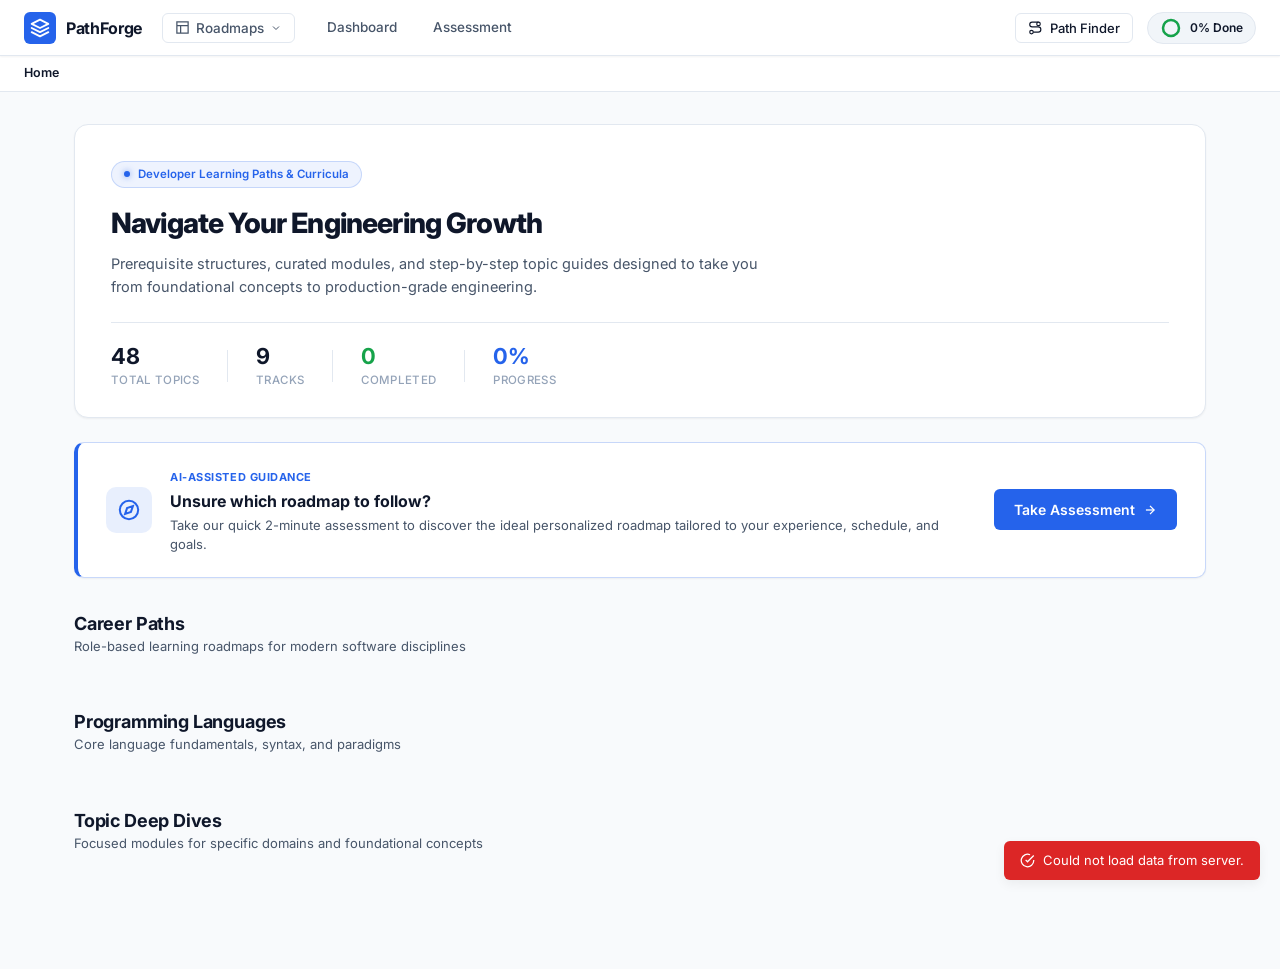
==== frontend/index.html @ 7ea73678 "feat: 32 roadmaps, pathfinding engine, endsem" ====
<!DOCTYPE html>
<html lang="en">
<head>
  <meta charset="UTF-8">
  <meta name="viewport" content="width=device-width, initial-scale=1.0">
  <title>PathForge - Developer Learning Roadmaps</title>
  <meta name="description" content="Community-curated developer learning roadmaps, step-by-step guides, and prerequisite paths.">
  <link rel="preconnect" href="https://fonts.googleapis.com">
  <link rel="preconnect" href="https://fonts.gstatic.com" crossorigin>
  <link href="https://fonts.googleapis.com/css2?family=Fira+Code:wght@400;500&family=Inter:wght@300;400;500;600;700&display=swap" rel="stylesheet">
  <link rel="stylesheet" href="style.css">
</head>
<body>
  <!-- Global Top Header -->
  <header class="app-header">
    <div class="header-left">
      <a href="#/" class="brand-link" id="brand-logo">
        <div class="brand-icon">
          <svg width="20" height="20" viewBox="0 0 24 24" fill="none" stroke="currentColor" stroke-width="2.2" stroke-linecap="round" stroke-linejoin="round">
            <polygon points="12 2 2 7 12 12 22 7 12 2"></polygon>
            <polyline points="2 17 12 22 22 17"></polyline>
            <polyline points="2 12 12 17 22 12"></polyline>
          </svg>
        </div>
        <div class="brand-text">
          <span class="brand-title">PathForge</span>
        </div>
      </a>

      <!-- Roadmaps Menu Dropdown -->
      <div class="nav-dropdown" id="roadmaps-dropdown">
        <button class="nav-btn dropdown-toggle" id="btn-roadmaps-menu" aria-haspopup="true">
          <svg width="15" height="15" viewBox="0 0 24 24" fill="none" stroke="currentColor" stroke-width="2"><path d="M3 3h18v18H3zM3 9h18M9 21V9"/></svg>
          <span>Roadmaps</span>
          <svg class="chevron-icon" width="12" height="12" viewBox="0 0 24 24" fill="none" stroke="currentColor" stroke-width="2"><polyline points="6 9 12 15 18 9"/></svg>
        </button>
        <div class="dropdown-menu" id="roadmaps-menu-list">
          <div class="dropdown-group-title">Careers</div>
          <a href="#/roadmap/ai-ml-engineer" class="dropdown-item">
            <span class="dot dot-aiml"></span> AI & ML Engineer
          </a>
          <a href="#/roadmap/backend-developer" class="dropdown-item">
            <span class="dot dot-backend"></span> Backend Developer
          </a>
          <a href="#/roadmap/fullstack-developer" class="dropdown-item">
            <span class="dot dot-fullstack"></span> Full-Stack Developer
          </a>
          
          <div class="dropdown-group-title">Languages</div>
          <a href="#/roadmap/c" class="dropdown-item">
            <span class="dot dot-c"></span> C Programming
          </a>
          <a href="#/roadmap/java" class="dropdown-item">
            <span class="dot dot-java"></span> Java
          </a>
          <a href="#/roadmap/python" class="dropdown-item">
            <span class="dot dot-python"></span> Python
          </a>

          <div class="dropdown-group-title">Sub-Roadmaps</div>
          <a href="#/roadmap/dsa" class="dropdown-item">
            <span class="dot dot-dsa"></span> Data Structures & Algorithms
          </a>
          <a href="#/roadmap/machine-learning" class="dropdown-item">
            <span class="dot dot-ml"></span> Machine Learning Pipeline
          </a>
          <a href="#/roadmap/backend-development" class="dropdown-item">
            <span class="dot dot-be"></span> Backend Architecture
          </a>
        </div>
      </div>

      <nav class="header-nav">
        <a href="#/" class="nav-link" id="nav-dashboard">Dashboard</a>
        <a href="#/assessment" class="nav-link" id="nav-assessment">Assessment</a>
      </nav>
    </div>

    <div class="header-right">
      <!-- Path Finder Button -->
      <button class="btn btn-outline btn-sm" id="btn-open-pathfinder" title="Find learning path between two topics">
        <svg width="14" height="14" viewBox="0 0 24 24" fill="none" stroke="currentColor" stroke-width="2"><circle cx="6" cy="19" r="3"/><path d="M9 19h8.5a4.5 4.5 0 0 0 0-9H7a4 4 0 0 1 0-8h11"/><circle cx="18" cy="5" r="3"/></svg>
        <span>Path Finder</span>
      </button>

      <!-- Global Progress Pill -->
      <div class="global-progress-pill" id="global-progress-pill" title="Overall progress">
        <div class="progress-ring-mini">
          <svg width="22" height="22">
            <circle class="ring-bg" cx="11" cy="11" r="8"/>
            <circle class="ring-fill" id="global-progress-circle" cx="11" cy="11" r="8"/>
          </svg>
        </div>
        <span class="progress-text" id="global-progress-text">0% Done</span>
      </div>
    </div>
  </header>

  <!-- Breadcrumbs Bar -->
  <div class="breadcrumb-bar" id="breadcrumb-bar">
    <div class="breadcrumb-container" id="breadcrumb-container">
      <a href="#/" class="crumb-link">Home</a>
    </div>
  </div>

  <!-- Main View -->
  <main class="app-main" id="app-view">
    <!-- Rendered dynamically by app.js -->
  </main>

  <!-- Topic Detail Modal Dialog -->
  <div class="modal-backdrop" id="topic-modal" aria-hidden="true">
    <div class="modal-dialog modal-lg">
      <div class="modal-header">
        <div class="modal-title-group">
          <div class="modal-meta-badges">
            <span class="badge" id="modal-roadmap-badge">Track</span>
            <span class="badge badge-difficulty" id="modal-difficulty-badge">Beginner</span>
            <span class="badge badge-time" id="modal-time-badge">45m</span>
          </div>
          <h2 class="modal-title" id="modal-topic-title">Topic Title</h2>
        </div>
        <button class="modal-close-btn" id="modal-close-btn" aria-label="Close modal">
          <svg width="18" height="18" viewBox="0 0 24 24" fill="none" stroke="currentColor" stroke-width="2"><line x1="18" y1="6" x2="6" y2="18"/><line x1="6" y1="6" x2="18" y2="18"/></svg>
        </button>
      </div>

      <!-- Clean Tabbed Bar -->
      <div class="modal-tabs-bar" id="topic-tabs-bar">
        <button class="modal-tab-btn active" data-tab="tab-overview">Overview & Guide</button>
        <button class="modal-tab-btn" data-tab="tab-code">Code & Syntax</button>
        <button class="modal-tab-btn" data-tab="tab-resources">Pitfalls & References</button>
      </div>

      <div class="modal-body" id="modal-topic-body">
        <!-- Status Selector -->
        <div class="modal-status-bar">
          <span class="status-label">Your Learning Status:</span>
          <div class="status-btn-group" id="modal-status-group">
            <button class="status-btn" data-status="Not Started">Not Started</button>
            <button class="status-btn" data-status="In Progress">In Progress</button>
            <button class="status-btn status-completed" data-status="Completed">Completed</button>
          </div>
        </div>

        <!-- Subroadmap Link Banner if applicable -->
        <div class="subroadmap-callout" id="modal-subroadmap-callout" style="display:none;">
          <div class="callout-info">
            <svg width="18" height="18" viewBox="0 0 24 24" fill="none" stroke="currentColor" stroke-width="2"><path d="M18 13v6a2 2 0 0 1-2 2H5a2 2 0 0 1-2-2V8a2 2 0 0 1 2-2h6"/><polyline points="15 3 21 3 21 9"/><line x1="10" y1="14" x2="21" y2="3"/></svg>
            <div>
              <strong>Specialized Sub-Roadmap Available</strong>
              <p id="modal-subroadmap-desc">Deep-dive into the dedicated standalone curriculum module for this topic.</p>
            </div>
          </div>
          <button class="btn btn-primary btn-sm" id="modal-btn-view-subroadmap">Open Sub-Roadmap ↗</button>
        </div>

        <!-- Tab 1: Overview & Guide -->
        <div class="tab-pane active" id="tab-overview">
          <!-- Prerequisites Section -->
          <div class="topic-section">
            <h3 class="section-heading">Prerequisites</h3>
            <div class="prereqs-tag-list" id="modal-prereqs-list">
              <span class="muted-text">None required (Foundational topic)</span>
            </div>
          </div>

          <!-- Objectives Checklist -->
          <div class="topic-section">
            <h3 class="section-heading">Learning Objectives</h3>
            <ul class="objectives-list" id="modal-objectives-list"></ul>
          </div>

          <!-- Explanation -->
          <div class="topic-section">
            <h3 class="section-heading">Concept Explanation</h3>
            <div class="markdown-explanation" id="modal-explanation-content"></div>
          </div>
        </div>

        <!-- Tab 2: Code & Syntax -->
        <div class="tab-pane" id="tab-code" style="display:none;">
          <div class="topic-section">
            <div class="code-header">
              <div class="code-title-group">
                <span class="code-lang-pill">Code Example</span>
              </div>
              <button class="btn btn-outline btn-xs" id="btn-copy-code">
                <svg width="12" height="12" viewBox="0 0 24 24" fill="none" stroke="currentColor" stroke-width="2"><rect x="9" y="9" width="13" height="13" rx="2" ry="2"/><path d="M5 15H4a2 2 0 0 1-2-2V4a2 2 0 0 1 2-2h9a2 2 0 0 1 2 2v1"/></svg>
                <span>Copy Code</span>
              </button>
            </div>
            <pre class="code-block"><code id="modal-code-snippet"></code></pre>
          </div>
        </div>

        <!-- Tab 3: Pitfalls & References -->
        <div class="tab-pane" id="tab-resources" style="display:none;">
          <!-- Common Pitfalls -->
          <div class="topic-section">
            <h3 class="section-heading">Common Pitfalls & Anti-Patterns</h3>
            <ul class="pitfalls-list" id="modal-pitfalls-list"></ul>
          </div>

          <!-- Resources -->
          <div class="topic-section">
            <h3 class="section-heading">Curated References & Guides</h3>
            <div class="resources-grid" id="modal-resources-list"></div>
          </div>
        </div>
      </div>

      <div class="modal-footer">
        <button class="btn btn-secondary" id="modal-footer-close">Close</button>
        <button class="btn btn-outline" id="modal-btn-find-path">Find Path Here</button>
      </div>
    </div>
  </div>

  <!-- Redesigned Path Finder Modal Dialog -->
  <div class="modal-backdrop" id="pathfinder-modal" aria-hidden="true">
    <div class="modal-dialog modal-pathfinder">
      <div class="modal-header">
        <div class="modal-title-group">
          <div class="modal-meta-badges">
            <span class="badge badge-accent">Graph Pathfinding</span>
          </div>
          <h2 class="modal-title">Learning Path Finder</h2>
          <p class="modal-subtitle">Compute the shortest prerequisite pathway between any two concepts.</p>
        </div>
        <button class="modal-close-btn" id="pathfinder-close-btn" aria-label="Close modal">
          <svg width="18" height="18" viewBox="0 0 24 24" fill="none" stroke="currentColor" stroke-width="2"><line x1="18" y1="6" x2="6" y2="18"/><line x1="6" y1="6" x2="18" y2="18"/></svg>
        </button>
      </div>

      <div class="modal-body">
        <!-- Journey Input Pods -->
        <div class="pathfinder-journey-container">
          <!-- Starting Topic Pod -->
          <div class="journey-pod">
            <div class="journey-pod-header">
              <span class="journey-indicator start-indicator"></span>
              <label for="path-start-select" class="journey-label">Starting Topic</label>
            </div>
            <div class="select-wrapper">
              <select id="path-start-select" class="form-control journey-select"></select>
            </div>
          </div>

          <!-- Interchange Swap Button -->
          <div class="journey-swap-divider">
            <div class="divider-line"></div>
            <button class="journey-swap-btn" id="btn-swap-path" title="Swap start and destination">
              <svg width="15" height="15" viewBox="0 0 24 24" fill="none" stroke="currentColor" stroke-width="2.2"><path d="M7 16V4M7 4L3 8M7 4L11 8M17 8V20M17 20L21 16M17 20L13 16"/></svg>
            </button>
            <div class="divider-line"></div>
          </div>

          <!-- Destination Topic Pod -->
          <div class="journey-pod">
            <div class="journey-pod-header">
              <span class="journey-indicator end-indicator"></span>
              <label for="path-end-select" class="journey-label">Destination Topic</label>
            </div>
            <div class="select-wrapper">
              <select id="path-end-select" class="form-control journey-select"></select>
            </div>
          </div>
        </div>

        <button class="btn btn-primary btn-block btn-calc-path" id="btn-execute-pathfind">
          <svg width="15" height="15" viewBox="0 0 24 24" fill="none" stroke="currentColor" stroke-width="2"><polygon points="12 2 2 7 12 12 22 7 12 2"></polygon><polyline points="2 17 12 22 22 17"></polyline><polyline points="2 12 12 17 22 12"></polyline></svg>
          <span>Calculate Learning Pathway</span>
        </button>

        <!-- Initial Guidance Placeholder -->
        <div class="pathfinder-initial-hint" id="pathfinder-initial-hint">
          <div class="hint-icon">🧭</div>
          <p class="hint-text">Select a starting topic and your learning destination above, then click <strong>Calculate Learning Pathway</strong> to view the prerequisite sequence.</p>
        </div>

        <!-- Path Results Flow -->
        <div class="pathfinder-results" id="pathfinder-results" style="display:none;">
          <div class="path-results-summary-bar">
            <div class="summary-left">
              <span class="path-stat-badge" id="path-hops-count">0 Steps</span>
              <span class="path-stat-info" id="path-status-info">Path Discovered</span>
            </div>
          </div>
          <div class="path-journey-stepper" id="path-steps-flow"></div>
        </div>
      </div>
    </div>
  </div>

  <!-- Toast Notification Hub -->
  <div class="toast-container" id="toast-container" aria-live="polite"></div>

  <script src="app.js"></script>
</body>
</html>
---- frontend/style.css ----
/* ==========================================================================
   PathForge Design System - Clean Minimal Light Theme
   ========================================================================== */

:root {
  --font-sans: "Inter", -apple-system, BlinkMacSystemFont, "Segoe UI", Roboto, Helvetica, Arial, sans-serif;
  --font-mono: "Fira Code", Consolas, "Courier New", monospace;

  /* Clean Minimal Theme */
  --bg-app: #f8fafc;
  --bg-canvas: #ffffff;
  --bg-surface: #ffffff;
  --bg-surface-raised: #f1f5f9;
  --bg-surface-hover: #e2e8f0;
  --bg-input: #ffffff;
  --bg-overlay: rgba(15, 23, 42, 0.45);

  --border-subtle: #e2e8f0;
  --border-medium: #cbd5e1;
  --border-focus: #2563eb;

  --text-primary: #0f172a;
  --text-secondary: #475569;
  --text-muted: #94a3b8;
  --text-inverse: #ffffff;

  /* Brand Accents */
  --accent-blue: #2563eb;
  --accent-cyan: #0d9488;
  --accent-purple: #7c3aed;
  --accent-amber: #d97706;
  --accent-emerald: #16a34a;
  --accent-rose: #dc2626;

  /* Status Colors */
  --status-not-started: #94a3b8;
  --status-familiar: #0d9488;
  --status-in-progress: #d97706;
  --status-completed: #16a34a;

  --shadow-sm: 0 1px 2px rgba(0, 0, 0, 0.05);
  --shadow-md: 0 4px 12px rgba(0, 0, 0, 0.06);
  --shadow-lg: 0 10px 24px rgba(0, 0, 0, 0.09);

  --radius-sm: 6px;
  --radius-md: 10px;
  --radius-lg: 14px;
  --radius-full: 9999px;

  --header-height: 56px;
  --breadcrumb-height: 40px;
  --transition-fast: 0.15s ease;
}

/* Reset & Base */
*, *::before, *::after {
  box-sizing: border-box;
  margin: 0;
  padding: 0;
}

body {
  font-family: var(--font-sans);
  font-size: 14px;
  line-height: 1.5;
  color: var(--text-primary);
  background-color: var(--bg-app);
  -webkit-font-smoothing: antialiased;
  -moz-osx-font-smoothing: grayscale;
}

a {
  color: inherit;
  text-decoration: none;
}

button {
  font-family: inherit;
  cursor: pointer;
  border: none;
  background: none;
  outline: none;
}

/* ==========================================================================
   Header Navigation
   ========================================================================== */
.app-header {
  position: sticky;
  top: 0;
  z-index: 100;
  height: var(--header-height);
  background: #ffffff;
  border-bottom: 1px solid var(--border-subtle);
  display: flex;
  align-items: center;
  justify-content: space-between;
  padding: 0 24px;
  box-shadow: var(--shadow-sm);
}

.header-left {
  display: flex;
  align-items: center;
  gap: 20px;
}

.brand-link {
  display: flex;
  align-items: center;
  gap: 10px;
}

.brand-icon {
  width: 32px;
  height: 32px;
  border-radius: var(--radius-sm);
  background: var(--accent-blue);
  color: #ffffff;
  display: flex;
  align-items: center;
  justify-content: center;
}

.brand-title {
  font-weight: 700;
  font-size: 16px;
  letter-spacing: -0.02em;
  color: var(--text-primary);
}

.header-nav {
  display: flex;
  align-items: center;
  gap: 12px;
}

.nav-link {
  font-size: 13.5px;
  font-weight: 500;
  color: var(--text-secondary);
  padding: 6px 12px;
  border-radius: var(--radius-sm);
  transition: all var(--transition-fast);
}

.nav-link:hover {
  color: var(--text-primary);
  background: var(--bg-surface-raised);
}

/* Dropdown */
.nav-dropdown {
  position: relative;
}

.dropdown-toggle {
  display: inline-flex;
  align-items: center;
  gap: 6px;
  font-size: 13.5px;
  font-weight: 500;
  color: var(--text-secondary);
  padding: 6px 12px;
  border-radius: var(--radius-sm);
  border: 1px solid var(--border-subtle);
  background: #ffffff;
  transition: all var(--transition-fast);
}

.dropdown-toggle:hover {
  background: var(--bg-surface-raised);
  color: var(--text-primary);
}

.dropdown-menu {
  display: none;
  position: absolute;
  top: calc(100% + 6px);
  left: 0;
  width: 260px;
  background: #ffffff;
  border: 1px solid var(--border-subtle);
  border-radius: var(--radius-md);
  box-shadow: var(--shadow-md);
  padding: 8px;
  z-index: 200;
}

.nav-dropdown.open .dropdown-menu {
  display: block;
}

.dropdown-group-title {
  font-size: 11px;
  font-weight: 600;
  color: var(--text-muted);
  text-transform: uppercase;
  letter-spacing: 0.04em;
  padding: 6px 10px 4px;
}

.dropdown-item {
  display: flex;
  align-items: center;
  gap: 10px;
  padding: 7px 10px;
  font-size: 13px;
  font-weight: 500;
  color: var(--text-primary);
  border-radius: var(--radius-sm);
  transition: background var(--transition-fast);
}

.dropdown-item:hover {
  background: var(--bg-surface-raised);
}

.dot {
  width: 8px;
  height: 8px;
  border-radius: 50%;
}
.dot-aiml { background: var(--accent-purple); }
.dot-backend { background: var(--accent-blue); }
.dot-fullstack { background: var(--accent-emerald); }
.dot-c { background: var(--accent-cyan); }
.dot-java { background: var(--accent-amber); }
.dot-python { background: var(--accent-rose); }
.dot-dsa { background: var(--accent-purple); }
.dot-ml { background: var(--accent-emerald); }
.dot-be { background: var(--accent-blue); }

.header-right {
  display: flex;
  align-items: center;
  gap: 14px;
}

.global-progress-pill {
  display: flex;
  align-items: center;
  gap: 8px;
  background: var(--bg-surface-raised);
  border: 1px solid var(--border-subtle);
  padding: 4px 12px;
  border-radius: var(--radius-full);
}

.progress-ring-mini svg {
  display: block;
  transform: rotate(-90deg);
}
.ring-bg {
  fill: none;
  stroke: var(--border-subtle);
  stroke-width: 2.5;
}
.ring-fill {
  fill: none;
  stroke: var(--accent-emerald);
  stroke-width: 2.5;
  stroke-linecap: round;
  transition: stroke-dashoffset 0.3s ease;
}

.progress-text {
  font-size: 12px;
  font-weight: 600;
  color: var(--text-primary);
}

/* Breadcrumbs Bar */
.breadcrumb-bar {
  background: #ffffff;
  border-bottom: 1px solid var(--border-subtle);
  padding: 8px 24px;
  display: flex;
  align-items: center;
}

.breadcrumb-container {
  display: flex;
  align-items: center;
  gap: 8px;
  font-size: 12.5px;
}

.crumb-link {
  color: var(--text-secondary);
}
.crumb-link:hover {
  color: var(--accent-blue);
}
.crumb-sep {
  color: var(--text-muted);
}
.crumb-current {
  color: var(--text-primary);
  font-weight: 600;
}

/* ==========================================================================
   Main Layout & Components
   ========================================================================== */
.app-main {
  max-width: 1180px;
  margin: 0 auto;
  padding: 32px 24px 64px;
}

/* Buttons & Badges */
.btn {
  display: inline-flex;
  align-items: center;
  justify-content: center;
  gap: 8px;
  font-weight: 500;
  border-radius: var(--radius-sm);
  transition: all var(--transition-fast);
  white-space: nowrap;
}

.btn-sm {
  padding: 6px 12px;
  font-size: 13px;
}

.btn-primary {
  background: var(--accent-blue);
  color: #ffffff;
}
.btn-primary:hover {
  background: #1d4ed8;
}

.btn-secondary {
  background: var(--bg-surface-raised);
  color: var(--text-primary);
  border: 1px solid var(--border-subtle);
}
.btn-secondary:hover {
  background: var(--bg-surface-hover);
}

.btn-outline {
  background: #ffffff;
  color: var(--text-primary);
  border: 1px solid var(--border-subtle);
}
.btn-outline:hover {
  background: var(--bg-surface-raised);
  border-color: var(--border-medium);
}

.btn-ghost {
  color: var(--text-secondary);
}
.btn-ghost:hover {
  background: var(--bg-surface-raised);
  color: var(--text-primary);
}

.btn-block {
  width: 100%;
}

.badge {
  display: inline-flex;
  align-items: center;
  font-size: 11px;
  font-weight: 600;
  padding: 2px 8px;
  border-radius: var(--radius-sm);
  background: var(--bg-surface-raised);
  color: var(--text-secondary);
  border: 1px solid var(--border-subtle);
}

.badge-difficulty.beginner {
  color: var(--accent-emerald);
  background: rgba(22, 163, 74, 0.08);
  border-color: rgba(22, 163, 74, 0.2);
}
.badge-difficulty.intermediate {
  color: var(--accent-blue);
  background: rgba(37, 99, 235, 0.08);
  border-color: rgba(37, 99, 235, 0.2);
}
.badge-difficulty.advanced {
  color: var(--accent-purple);
  background: rgba(124, 58, 237, 0.08);
  border-color: rgba(124, 58, 237, 0.2);
}

.status-pill {
  display: inline-block;
  font-size: 10.5px;
  font-weight: 600;
  padding: 2px 6px;
  border-radius: var(--radius-sm);
}

.status-pill[data-status="Completed"] {
  background: rgba(22, 163, 74, 0.12);
  color: var(--status-completed);
}
.status-pill[data-status="In Progress"] {
  background: rgba(217, 119, 6, 0.12);
  color: var(--status-in-progress);
}
.status-pill[data-status="Familiar"] {
  background: rgba(13, 148, 136, 0.12);
  color: var(--status-familiar);
}
.status-pill[data-status="Not Started"] {
  background: var(--bg-surface-raised);
  color: var(--text-muted);
}

/* ==========================================================================
   Hero Banner & Dashboard
   ========================================================================== */
.hero-banner {
  background: #ffffff;
  border: 1px solid var(--border-subtle);
  border-radius: var(--radius-lg);
  padding: 36px 36px 28px 36px;
  margin-bottom: 24px;
  box-shadow: var(--shadow-sm);
  position: relative;
  overflow: hidden;
}

.hero-header-content {
  margin-bottom: 24px;
}

.hero-badge-pill {
  display: inline-flex;
  align-items: center;
  gap: 8px;
  padding: 4px 12px;
  background: rgba(37, 99, 235, 0.08);
  border: 1px solid rgba(37, 99, 235, 0.2);
  border-radius: var(--radius-full);
  font-size: 11.5px;
  font-weight: 600;
  color: var(--accent-blue);
  margin-bottom: 14px;
}

.hero-badge-pill .badge-dot {
  width: 6px;
  height: 6px;
  border-radius: 50%;
  background: var(--accent-blue);
  box-shadow: 0 0 6px rgba(37, 99, 235, 0.6);
}

.hero-title {
  font-size: 28px;
  font-weight: 800;
  letter-spacing: -0.03em;
  color: var(--text-primary);
  margin-bottom: 8px;
}

.hero-desc {
  font-size: 14.5px;
  color: var(--text-secondary);
  max-width: 680px;
  line-height: 1.6;
}

.hero-stats-row {
  display: flex;
  align-items: center;
  gap: 28px;
  padding-top: 20px;
  border-top: 1px solid var(--border-subtle);
}

.hero-stat-item {
  display: flex;
  flex-direction: column;
}

.hero-stat-sep {
  width: 1px;
  height: 32px;
  background: var(--border-subtle);
}

.stat-num {
  font-size: 22px;
  font-weight: 700;
  color: var(--text-primary);
  line-height: 1.2;
}

.stat-num.stat-completed {
  color: var(--accent-emerald);
}

.stat-num.stat-percent {
  color: var(--accent-blue);
}

.stat-label {
  font-size: 11.5px;
  font-weight: 500;
  color: var(--text-muted);
  text-transform: uppercase;
  letter-spacing: 0.03em;
  margin-top: 2px;
}

/* Prominent Non-Compulsory Assessment Prompt Card */
.assessment-prompt-card {
  display: flex;
  align-items: center;
  justify-content: space-between;
  background: #ffffff;
  border: 1px solid rgba(37, 99, 235, 0.25);
  border-left: 4px solid var(--accent-blue);
  border-radius: var(--radius-md);
  padding: 22px 28px;
  gap: 24px;
  box-shadow: var(--shadow-sm);
  transition: all var(--transition-fast);
}

.assessment-prompt-card:hover {
  box-shadow: var(--shadow-md);
  border-color: rgba(37, 99, 235, 0.4);
}

.assessment-prompt-content {
  display: flex;
  align-items: center;
  gap: 18px;
  flex: 1;
}

.assessment-prompt-icon {
  width: 46px;
  height: 46px;
  border-radius: var(--radius-md);
  background: rgba(37, 99, 235, 0.1);
  color: var(--accent-blue);
  display: flex;
  align-items: center;
  justify-content: center;
  flex-shrink: 0;
}

.prompt-mini-tag {
  display: inline-block;
  font-size: 11px;
  font-weight: 700;
  text-transform: uppercase;
  letter-spacing: 0.05em;
  color: var(--accent-blue);
  margin-bottom: 3px;
}

.assessment-prompt-title {
  font-size: 16px;
  font-weight: 700;
  color: var(--text-primary);
  margin-bottom: 3px;
}

.assessment-prompt-desc {
  font-size: 13px;
  color: var(--text-secondary);
  line-height: 1.5;
}

.btn-take-assess {
  display: inline-flex;
  align-items: center;
  gap: 8px;
  padding: 10px 20px;
  font-weight: 600;
  white-space: nowrap;
  flex-shrink: 0;
}

.mb-8 {
  margin-bottom: 32px;
}

/* Dashboard Sections */
.dashboard-section {
  margin-bottom: 36px;
}

.section-header {
  display: flex;
  align-items: center;
  justify-content: space-between;
  margin-bottom: 16px;
}

.section-title {
  font-size: 18px;
  font-weight: 700;
  letter-spacing: -0.01em;
  color: var(--text-primary);
}

.section-desc {
  font-size: 13px;
  color: var(--text-secondary);
}

/* Grids */
.grid-careers {
  display: grid;
  grid-template-columns: repeat(auto-fit, minmax(320px, 1fr));
  gap: 16px;
}

.grid-languages {
  display: grid;
  grid-template-columns: repeat(auto-fit, minmax(300px, 1fr));
  gap: 16px;
}

.grid-subroadmaps {
  display: grid;
  grid-template-columns: repeat(auto-fit, minmax(280px, 1fr));
  gap: 16px;
}

.recommendations-grid {
  display: grid;
  grid-template-columns: repeat(auto-fit, minmax(240px, 1fr));
  gap: 14px;
}

/* Cards */
.career-card, .lang-card, .subroadmap-card, .rec-topic-card {
  background: #ffffff;
  border: 1px solid var(--border-subtle);
  border-radius: var(--radius-md);
  padding: 20px;
  cursor: pointer;
  transition: all var(--transition-fast);
  box-shadow: var(--shadow-sm);
}

.career-card:hover, .lang-card:hover, .subroadmap-card:hover, .rec-topic-card:hover {
  border-color: var(--border-medium);
  box-shadow: var(--shadow-md);
  transform: translateY(-2px);
}

.card-top {
  display: flex;
  align-items: center;
  justify-content: space-between;
  margin-bottom: 12px;
}

.card-icon {
  width: 36px;
  height: 36px;
  border-radius: var(--radius-sm);
  display: flex;
  align-items: center;
  justify-content: center;
}
.card-icon-aiml { background: rgba(124, 58, 237, 0.1); color: var(--accent-purple); }
.card-icon-backend { background: rgba(37, 99, 235, 0.1); color: var(--accent-blue); }
.card-icon-fullstack { background: rgba(22, 163, 74, 0.1); color: var(--accent-emerald); }

.card-title {
  font-size: 16px;
  font-weight: 700;
  margin-bottom: 6px;
  color: var(--text-primary);
}

.card-desc {
  font-size: 13px;
  color: var(--text-secondary);
  line-height: 1.5;
  margin-bottom: 16px;
}

.card-stages-preview {
  display: flex;
  flex-wrap: wrap;
  gap: 6px;
  margin-bottom: 14px;
}

.stage-pill {
  font-size: 11px;
  background: var(--bg-surface-raised);
  padding: 3px 8px;
  border-radius: var(--radius-sm);
  color: var(--text-secondary);
}

.card-progress-bar {
  height: 6px;
  background: var(--bg-surface-raised);
  border-radius: var(--radius-full);
  overflow: hidden;
  margin-bottom: 8px;
}

.card-progress-fill {
  height: 100%;
  background: var(--accent-emerald);
  border-radius: var(--radius-full);
  transition: width 0.3s ease;
}

.card-meta-row {
  display: flex;
  justify-content: space-between;
  font-size: 12px;
  color: var(--text-secondary);
}

/* ==========================================================================
   Assessment View Styling
   ========================================================================== */
.assessment-container {
  max-width: 680px;
  margin: 0 auto;
}

.assessment-wizard-header {
  margin-bottom: 24px;
}

.assessment-progress-row {
  display: flex;
  justify-content: space-between;
  font-size: 12px;
  font-weight: 600;
  margin-bottom: 8px;
}

.assessment-category {
  color: var(--accent-blue);
  text-transform: uppercase;
  letter-spacing: 0.04em;
}

.assessment-step-count {
  color: var(--text-muted);
}

.assessment-progress-bar {
  height: 6px;
  background: var(--border-subtle);
  border-radius: var(--radius-full);
  overflow: hidden;
}

.assessment-progress-fill {
  height: 100%;
  background: var(--accent-blue);
  border-radius: var(--radius-full);
  transition: width 0.3s ease;
}

.assessment-card {
  background: #ffffff;
  border: 1px solid var(--border-subtle);
  border-radius: var(--radius-lg);
  padding: 32px;
  box-shadow: var(--shadow-md);
}

.assessment-options-grid {
  display: flex;
  flex-direction: column;
  gap: 10px;
  margin-bottom: 24px;
}

.assessment-option-btn {
  display: flex;
  align-items: center;
  justify-content: space-between;
  background: #ffffff;
  border: 1px solid var(--border-subtle);
  border-radius: var(--radius-md);
  padding: 14px 16px;
  cursor: pointer;
  transition: all var(--transition-fast);
}

.assessment-option-btn:hover {
  background: var(--bg-surface-raised);
  border-color: var(--border-medium);
}

.assessment-option-btn.selected {
  border-color: var(--accent-blue);
  background: rgba(37, 99, 235, 0.05);
}

.option-check-circle, .option-check-box {
  width: 20px;
  height: 20px;
  border-radius: 50%;
  border: 1px solid var(--border-medium);
  display: flex;
  align-items: center;
  justify-content: center;
  font-size: 11px;
  font-weight: 700;
  color: #ffffff;
}

.assessment-option-btn.selected .option-check-circle {
  background: var(--accent-blue);
  border-color: var(--accent-blue);
}

.option-check-box {
  border-radius: var(--radius-sm);
}

.assessment-option-btn.selected .option-check-box {
  background: var(--accent-blue);
  border-color: var(--accent-blue);
}

.assessment-nav-row {
  display: flex;
  justify-content: space-between;
  padding-top: 16px;
  border-top: 1px solid var(--border-subtle);
}

.assessment-no-match-card, .assessment-match-card {
  background: #ffffff;
  border: 1px solid var(--border-subtle);
  border-radius: var(--radius-lg);
  padding: 36px 32px;
  text-align: center;
  box-shadow: var(--shadow-md);
}

/* ==========================================================================
   Roadmap Detail View & Sections Timeline
   ========================================================================== */
.roadmap-view-header {
  background: #ffffff;
  border: 1px solid var(--border-subtle);
  border-radius: var(--radius-lg);
  padding: 28px;
  margin-bottom: 28px;
  box-shadow: var(--shadow-sm);
}

.roadmap-header-top {
  display: flex;
  justify-content: space-between;
  align-items: flex-start;
  margin-bottom: 12px;
}

.roadmap-title-row {
  display: flex;
  align-items: center;
  gap: 12px;
}

.roadmap-icon-box {
  width: 40px;
  height: 40px;
  border-radius: var(--radius-sm);
  background: var(--bg-surface-raised);
  display: flex;
  align-items: center;
  justify-content: center;
  color: var(--accent-blue);
}

.roadmap-view-title {
  font-size: 22px;
  font-weight: 800;
  color: var(--text-primary);
}

.roadmap-view-desc {
  font-size: 14px;
  color: var(--text-secondary);
  line-height: 1.6;
  margin-bottom: 16px;
}

.roadmap-meta-tags {
  display: flex;
  gap: 8px;
  flex-wrap: wrap;
}

.sections-timeline {
  display: flex;
  flex-direction: column;
  gap: 24px;
}

.section-block {
  background: #ffffff;
  border: 1px solid var(--border-subtle);
  border-radius: var(--radius-md);
  padding: 24px;
  box-shadow: var(--shadow-sm);
}

.section-block-title {
  font-size: 16px;
  font-weight: 700;
  margin-bottom: 16px;
  display: flex;
  align-items: center;
  gap: 10px;
  color: var(--text-primary);
}

.topic-cards-container {
  display: grid;
  grid-template-columns: repeat(auto-fill, minmax(260px, 1fr));
  gap: 12px;
}

.topic-node-card {
  background: var(--bg-surface-raised);
  border: 1px solid var(--border-subtle);
  border-radius: var(--radius-sm);
  padding: 14px;
  cursor: pointer;
  transition: all var(--transition-fast);
}

.topic-node-card:hover {
  background: #ffffff;
  border-color: var(--accent-blue);
  box-shadow: var(--shadow-sm);
  transform: translateY(-2px);
}

.topic-node-top {
  display: flex;
  justify-content: space-between;
  align-items: center;
  margin-bottom: 8px;
}

.topic-node-title {
  font-size: 14px;
  font-weight: 600;
  color: var(--text-primary);
  margin-bottom: 4px;
}

.topic-node-summary {
  font-size: 12px;
  color: var(--text-secondary);
  line-height: 1.4;
  margin-bottom: 10px;
  display: -webkit-box;
  -webkit-line-clamp: 2;
  -webkit-box-orient: vertical;
  overflow: hidden;
}

.topic-node-footer {
  display: flex;
  justify-content: space-between;
  align-items: center;
  font-size: 11px;
  font-weight: 500;
}

/* ==========================================================================
   Modals (Topic Detail & Path Finder)
   ========================================================================== */
.modal-backdrop {
  display: none;
  position: fixed;
  inset: 0;
  background: var(--bg-overlay);
  z-index: 500;
  align-items: center;
  justify-content: center;
  padding: 20px;
  backdrop-filter: blur(4px);
}

.modal-backdrop.active {
  display: flex;
}

.modal-dialog {
  background: #ffffff;
  border: 1px solid var(--border-subtle);
  border-radius: var(--radius-lg);
  width: 100%;
  max-width: 600px;
  max-height: 85vh;
  display: flex;
  flex-direction: column;
  box-shadow: var(--shadow-lg);
  animation: modalFadeIn 0.2s ease-out;
}

.modal-dialog.modal-lg {
  max-width: 760px;
}

@keyframes modalFadeIn {
  from { opacity: 0; transform: scale(0.97); }
  to { opacity: 1; transform: scale(1); }
}

.modal-header {
  padding: 20px 24px;
  border-bottom: 1px solid var(--border-subtle);
  display: flex;
  align-items: flex-start;
  justify-content: space-between;
}

.modal-title {
  font-size: 18px;
  font-weight: 700;
  color: var(--text-primary);
}

.modal-subtitle {
  font-size: 13px;
  color: var(--text-secondary);
  margin-top: 2px;
}

.modal-meta-badges {
  display: flex;
  gap: 6px;
  margin-bottom: 6px;
}

.modal-close-btn {
  color: var(--text-muted);
  padding: 4px;
  border-radius: var(--radius-sm);
  transition: all var(--transition-fast);
}

.modal-close-btn:hover {
  color: var(--text-primary);
  background: var(--bg-surface-raised);
}

/* Modal Tabs Navigation */
.modal-tabs-bar {
  display: flex;
  padding: 0 24px;
  background: #ffffff;
  border-bottom: 1px solid var(--border-subtle);
  gap: 8px;
}

.modal-tab-btn {
  padding: 12px 14px;
  font-size: 13px;
  font-weight: 600;
  color: var(--text-secondary);
  border-bottom: 2px solid transparent;
  transition: all var(--transition-fast);
  cursor: pointer;
  background: transparent;
  outline: none;
}

.modal-tab-btn:hover {
  color: var(--text-primary);
}

.modal-tab-btn.active {
  color: var(--accent-blue);
  border-bottom-color: var(--accent-blue);
}

.tab-pane {
  display: none;
}

.tab-pane.active {
  display: block;
}

.modal-body {
  padding: 24px;
  overflow-y: auto;
}

.modal-footer {
  padding: 16px 24px;
  border-top: 1px solid var(--border-subtle);
  display: flex;
  justify-content: flex-end;
  gap: 10px;
}

/* Modal Status Selector */
.modal-status-bar {
  display: flex;
  align-items: center;
  justify-content: space-between;
  background: var(--bg-surface-raised);
  padding: 10px 14px;
  border-radius: var(--radius-sm);
  margin-bottom: 20px;
}

.status-label {
  font-size: 13px;
  font-weight: 600;
  color: var(--text-primary);
}

.status-btn-group {
  display: flex;
  gap: 6px;
}

.status-btn {
  font-size: 12px;
  font-weight: 500;
  padding: 5px 12px;
  border-radius: var(--radius-sm);
  background: #ffffff;
  border: 1px solid var(--border-subtle);
  color: var(--text-secondary);
  transition: all var(--transition-fast);
}

.status-btn:hover {
  background: var(--bg-surface-hover);
  color: var(--text-primary);
}

.status-btn.active {
  background: var(--accent-blue);
  color: #ffffff;
  border-color: var(--accent-blue);
}

.status-btn.status-completed.active {
  background: var(--accent-emerald);
  border-color: var(--accent-emerald);
}

/* Topic Sections inside Modal */
.topic-section {
  margin-bottom: 20px;
}

.section-heading {
  font-size: 13.5px;
  font-weight: 700;
  color: var(--text-primary);
  margin-bottom: 8px;
}

.markdown-explanation {
  font-size: 13.5px;
  line-height: 1.6;
  color: var(--text-secondary);
}

.objectives-list, .pitfalls-list {
  padding-left: 18px;
  font-size: 13px;
  color: var(--text-secondary);
  line-height: 1.6;
}

.code-header {
  display: flex;
  justify-content: space-between;
  align-items: center;
  margin-bottom: 6px;
}

.code-block {
  background: #0f172a;
  color: #f8fafc;
  padding: 14px;
  border-radius: var(--radius-sm);
  font-family: var(--font-mono);
  font-size: 12.5px;
  overflow-x: auto;
  line-height: 1.5;
}

.resources-grid {
  display: grid;
  grid-template-columns: repeat(auto-fit, minmax(200px, 1fr));
  gap: 8px;
}

.resource-card {
  background: var(--bg-surface-raised);
  border: 1px solid var(--border-subtle);
  border-radius: var(--radius-sm);
  padding: 10px 12px;
  font-size: 12px;
  transition: all var(--transition-fast);
}

.resource-card:hover {
  background: #ffffff;
  border-color: var(--accent-blue);
}

/* Subroadmap Callout */
.subroadmap-callout {
  display: flex;
  align-items: center;
  justify-content: space-between;
  background: rgba(13, 148, 136, 0.08);
  border: 1px solid rgba(13, 148, 136, 0.25);
  padding: 12px 16px;
  border-radius: var(--radius-sm);
  margin-bottom: 20px;
}

.callout-info {
  display: flex;
  align-items: center;
  gap: 12px;
  color: var(--accent-cyan);
}
.callout-info p {
  font-size: 12px;
  color: var(--text-secondary);
  margin: 0;
}

/* ==========================================================================
   Redesigned Path Finder Modal & Stepper Flow
   ========================================================================== */
.modal-dialog.modal-pathfinder {
  max-width: 680px;
}

.pathfinder-journey-container {
  display: flex;
  align-items: center;
  gap: 12px;
  background: var(--bg-surface-raised);
  border: 1px solid var(--border-subtle);
  border-radius: var(--radius-md);
  padding: 16px;
  margin-bottom: 16px;
}

@media (max-width: 640px) {
  .pathfinder-journey-container {
    flex-direction: column;
    gap: 8px;
  }
}

.journey-pod {
  flex: 1;
  display: flex;
  flex-direction: column;
  gap: 6px;
  width: 100%;
}

.journey-pod-header {
  display: flex;
  align-items: center;
  gap: 8px;
}

.journey-indicator {
  width: 9px;
  height: 9px;
  border-radius: 50%;
  flex-shrink: 0;
}

.start-indicator {
  background: var(--accent-emerald);
  box-shadow: 0 0 6px rgba(22, 163, 74, 0.4);
}

.end-indicator {
  background: var(--accent-blue);
  box-shadow: 0 0 6px rgba(37, 99, 235, 0.4);
}

.journey-label {
  font-size: 11.5px;
  font-weight: 700;
  text-transform: uppercase;
  letter-spacing: 0.04em;
  color: var(--text-secondary);
}

.journey-select {
  width: 100%;
  padding: 9px 12px;
  font-size: 13px;
  font-weight: 500;
  background: #ffffff;
  border: 1px solid var(--border-medium);
  border-radius: var(--radius-sm);
  color: var(--text-primary);
  outline: none;
  transition: all var(--transition-fast);
}

.journey-select:focus {
  border-color: var(--accent-blue);
  box-shadow: 0 0 0 3px rgba(37, 99, 235, 0.12);
}

.journey-swap-divider {
  display: flex;
  align-items: center;
  justify-content: center;
}

.journey-swap-btn {
  width: 38px;
  height: 38px;
  border-radius: 50%;
  background: #ffffff;
  border: 1px solid var(--border-medium);
  display: flex;
  align-items: center;
  justify-content: center;
  color: var(--text-secondary);
  cursor: pointer;
  box-shadow: var(--shadow-sm);
  transition: all 0.25s ease;
}

.journey-swap-btn:hover {
  background: var(--bg-surface-raised);
  color: var(--accent-blue);
  border-color: var(--accent-blue);
  transform: rotate(180deg);
}

.btn-calc-path {
  display: flex;
  align-items: center;
  justify-content: center;
  gap: 8px;
  width: 100%;
  padding: 12px;
  font-size: 13.5px;
  font-weight: 600;
  margin-bottom: 20px;
}

/* Initial Empty Hint */
.pathfinder-initial-hint {
  text-align: center;
  padding: 32px 24px;
  background: var(--bg-surface-raised);
  border: 1px dashed var(--border-medium);
  border-radius: var(--radius-md);
  margin-top: 6px;
}

.hint-icon {
  font-size: 28px;
  margin-bottom: 10px;
}

.hint-text {
  font-size: 13px;
  color: var(--text-secondary);
  line-height: 1.5;
  max-width: 440px;
  margin: 0 auto;
}

/* Results section */
.pathfinder-results {
  margin-top: 6px;
}

.path-results-summary-bar {
  display: flex;
  align-items: center;
  justify-content: space-between;
  background: var(--bg-surface-raised);
  border: 1px solid var(--border-subtle);
  border-radius: var(--radius-sm);
  padding: 10px 16px;
  margin-bottom: 18px;
}

.summary-left {
  display: flex;
  align-items: center;
  gap: 12px;
}

.path-stat-badge {
  font-size: 12px;
  font-weight: 700;
  background: rgba(37, 99, 235, 0.12);
  color: var(--accent-blue);
  padding: 3px 10px;
  border-radius: var(--radius-full);
}

.path-stat-info {
  font-size: 12.5px;
  font-weight: 600;
  color: var(--text-secondary);
}

/* Connected Journey Stepper */
.path-journey-stepper {
  display: flex;
  flex-direction: column;
}

.journey-step-node {
  display: flex;
  align-items: stretch;
  gap: 16px;
  cursor: pointer;
  transition: all var(--transition-fast);
}

.journey-step-rail {
  display: flex;
  flex-direction: column;
  align-items: center;
  width: 32px;
  flex-shrink: 0;
}

.journey-step-bullet {
  width: 30px;
  height: 30px;
  border-radius: 50%;
  background: #ffffff;
  border: 2px solid var(--border-medium);
  color: var(--text-secondary);
  font-size: 12px;
  font-weight: 700;
  display: flex;
  align-items: center;
  justify-content: center;
  z-index: 2;
  transition: all var(--transition-fast);
}

.journey-step-bullet.start-bullet {
  border-color: var(--accent-emerald);
  color: #ffffff;
  background: var(--accent-emerald);
  font-size: 10px;
}

.journey-step-bullet.dest-bullet {
  border-color: var(--accent-blue);
  color: #ffffff;
  background: var(--accent-blue);
  font-size: 11px;
}

.journey-step-node:hover .journey-step-bullet:not(.start-bullet):not(.dest-bullet) {
  border-color: var(--accent-blue);
  color: var(--accent-blue);
  box-shadow: 0 0 0 3px rgba(37, 99, 235, 0.15);
}

.journey-step-line {
  flex: 1;
  width: 2px;
  background: var(--border-medium);
  min-height: 24px;
}

.journey-step-card {
  flex: 1;
  background: #ffffff;
  border: 1px solid var(--border-subtle);
  border-radius: var(--radius-md);
  padding: 14px 16px;
  margin-bottom: 14px;
  box-shadow: var(--shadow-sm);
  transition: all var(--transition-fast);
}

.journey-step-node:hover .journey-step-card {
  border-color: var(--accent-blue);
  box-shadow: var(--shadow-md);
  transform: translateX(3px);
}

.journey-step-top {
  display: flex;
  align-items: center;
  justify-content: space-between;
  margin-bottom: 6px;
}

.journey-step-meta {
  display: flex;
  align-items: center;
  gap: 6px;
}

.journey-step-time {
  font-size: 11px;
  color: var(--text-muted);
  font-weight: 500;
}

.journey-step-title {
  font-size: 14.5px;
  font-weight: 600;
  color: var(--text-primary);
  margin-bottom: 6px;
}

.journey-step-footer {
  display: flex;
  justify-content: flex-end;
}

.journey-step-link {
  font-size: 12px;
  font-weight: 600;
  color: var(--accent-blue);
}

/* Path Suggestion Banner */
.path-suggestion-banner {
  display: flex;
  align-items: center;
  gap: 10px;
  background: rgba(245, 158, 11, 0.08);
  border: 1px solid rgba(245, 158, 11, 0.25);
  border-radius: var(--radius-md);
  padding: 12px 16px;
  margin-bottom: 16px;
  font-size: 13px;
  font-weight: 500;
  color: #b45309;
  line-height: 1.4;
}

.suggestion-icon {
  font-size: 16px;
  flex-shrink: 0;
}

/* No route alert card */
.path-no-route-card {
  text-align: center;
  padding: 36px 20px;
  background: #ffffff;
  border: 1px solid var(--border-subtle);
  border-radius: var(--radius-md);
  box-shadow: var(--shadow-sm);
}

.no-route-icon {
  font-size: 32px;
  margin-bottom: 10px;
}

.no-route-title {
  font-size: 16px;
  font-weight: 700;
  color: var(--text-primary);
  margin-bottom: 6px;
}

.no-route-desc {
  font-size: 13px;
  color: var(--text-secondary);
  line-height: 1.5;
  max-width: 440px;
  margin: 0 auto;
}

/* ==========================================================================
   Toasts
   ========================================================================== */
.toast-container {
  position: fixed;
  bottom: 20px;
  right: 20px;
  z-index: 1000;
  display: flex;
  flex-direction: column;
  gap: 8px;
}

.toast {
  background: #0f172a;
  color: #ffffff;
  padding: 10px 16px;
  border-radius: var(--radius-sm);
  font-size: 13px;
  box-shadow: var(--shadow-md);
  display: flex;
  align-items: center;
  gap: 8px;
}

.toast-error {
  background: var(--accent-rose);
}
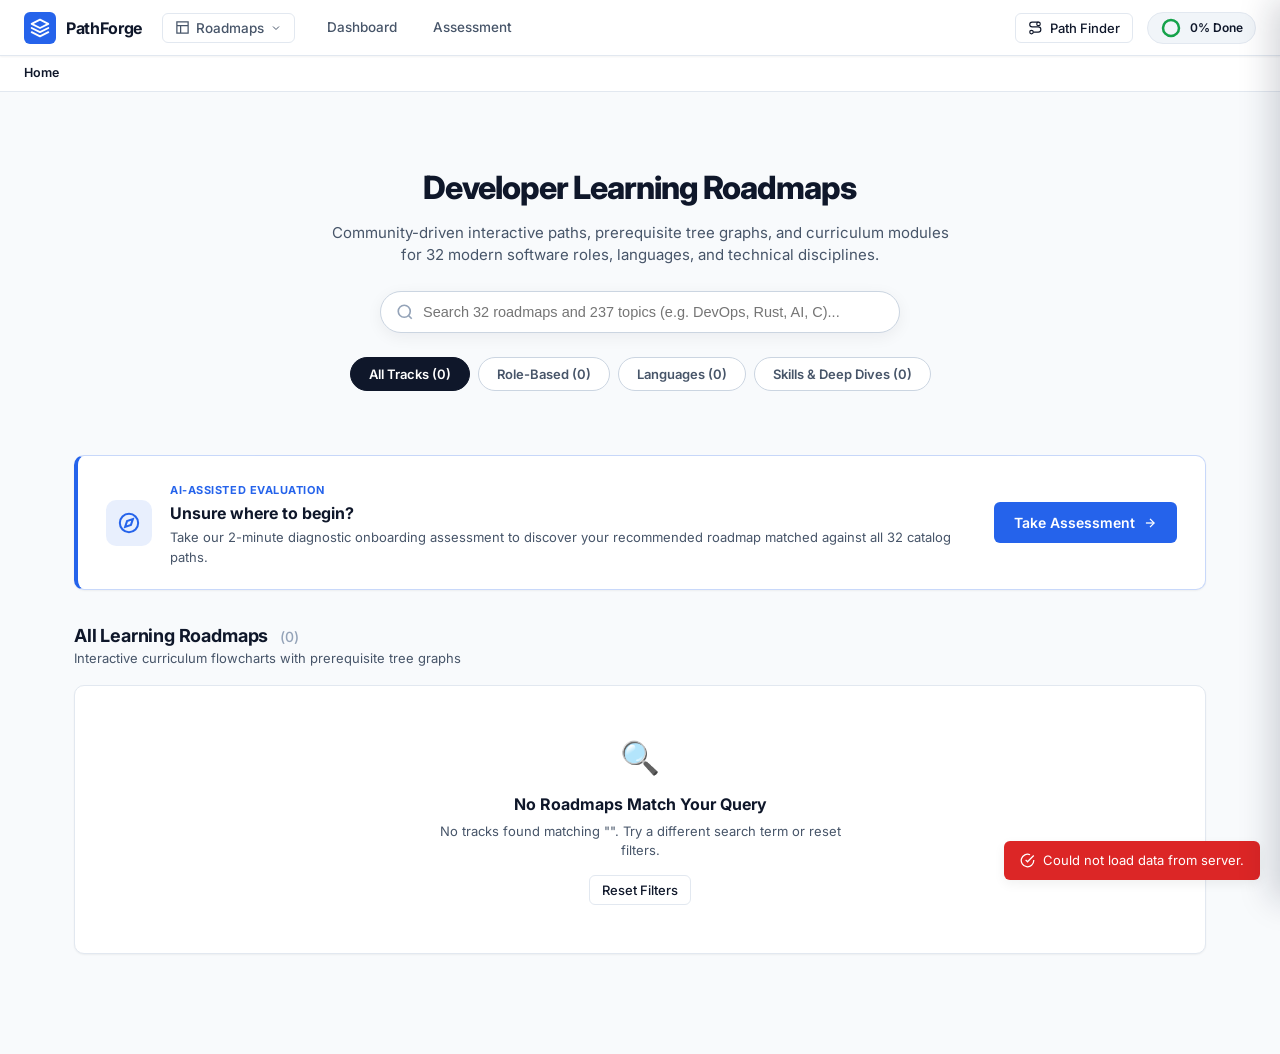
==== commit c8b5a232: "Transform PathForge to roadmap.sh-style interactive visual roadmap platform" ====
--- a/frontend/index.html
+++ b/frontend/index.html
@@ -35,38 +35,7 @@
           <svg class="chevron-icon" width="12" height="12" viewBox="0 0 24 24" fill="none" stroke="currentColor" stroke-width="2"><polyline points="6 9 12 15 18 9"/></svg>
         </button>
         <div class="dropdown-menu" id="roadmaps-menu-list">
-          <div class="dropdown-group-title">Careers</div>
-          <a href="#/roadmap/ai-ml-engineer" class="dropdown-item">
-            <span class="dot dot-aiml"></span> AI & ML Engineer
-          </a>
-          <a href="#/roadmap/backend-developer" class="dropdown-item">
-            <span class="dot dot-backend"></span> Backend Developer
-          </a>
-          <a href="#/roadmap/fullstack-developer" class="dropdown-item">
-            <span class="dot dot-fullstack"></span> Full-Stack Developer
-          </a>
-          
-          <div class="dropdown-group-title">Languages</div>
-          <a href="#/roadmap/c" class="dropdown-item">
-            <span class="dot dot-c"></span> C Programming
-          </a>
-          <a href="#/roadmap/java" class="dropdown-item">
-            <span class="dot dot-java"></span> Java
-          </a>
-          <a href="#/roadmap/python" class="dropdown-item">
-            <span class="dot dot-python"></span> Python
-          </a>
-
-          <div class="dropdown-group-title">Sub-Roadmaps</div>
-          <a href="#/roadmap/dsa" class="dropdown-item">
-            <span class="dot dot-dsa"></span> Data Structures & Algorithms
-          </a>
-          <a href="#/roadmap/machine-learning" class="dropdown-item">
-            <span class="dot dot-ml"></span> Machine Learning Pipeline
-          </a>
-          <a href="#/roadmap/backend-development" class="dropdown-item">
-            <span class="dot dot-be"></span> Backend Architecture
-          </a>
+          <!-- Dynamically populated from API (all 32 roadmaps grouped by category) -->
         </div>
       </div>
 
@@ -108,9 +77,10 @@
     <!-- Rendered dynamically by app.js -->
   </main>
 
-  <!-- Topic Detail Modal Dialog -->
-  <div class="modal-backdrop" id="topic-modal" aria-hidden="true">
-    <div class="modal-dialog modal-lg">
+  <!-- Slide-Over Topic Detail Drawer (roadmap.sh style right-side drawer) -->
+  <div class="drawer-backdrop" id="topic-drawer-backdrop" aria-hidden="true"></div>
+  <aside class="topic-drawer" id="topic-drawer" aria-hidden="true" role="dialog" aria-labelledby="modal-topic-title">
+    <div class="drawer-content">
       <div class="modal-header">
         <div class="modal-title-group">
           <div class="modal-meta-badges">
@@ -120,7 +90,7 @@
           </div>
           <h2 class="modal-title" id="modal-topic-title">Topic Title</h2>
         </div>
-        <button class="modal-close-btn" id="modal-close-btn" aria-label="Close modal">
+        <button class="modal-close-btn" id="modal-close-btn" aria-label="Close drawer">
           <svg width="18" height="18" viewBox="0 0 24 24" fill="none" stroke="currentColor" stroke-width="2"><line x1="18" y1="6" x2="6" y2="18"/><line x1="6" y1="6" x2="18" y2="18"/></svg>
         </button>
       </div>
@@ -139,6 +109,7 @@
           <div class="status-btn-group" id="modal-status-group">
             <button class="status-btn" data-status="Not Started">Not Started</button>
             <button class="status-btn" data-status="In Progress">In Progress</button>
+            <button class="status-btn status-familiar" data-status="Familiar" title="Familiar from related concept">Familiar</button>
             <button class="status-btn status-completed" data-status="Completed">Completed</button>
           </div>
         </div>
@@ -163,6 +134,12 @@
             <div class="prereqs-tag-list" id="modal-prereqs-list">
               <span class="muted-text">None required (Foundational topic)</span>
             </div>
+          </div>
+
+          <!-- Dependents Section -->
+          <div class="topic-section" id="modal-dependents-section" style="display:none;">
+            <h3 class="section-heading">Unlocks Next</h3>
+            <div class="prereqs-tag-list" id="modal-dependents-list"></div>
           </div>
 
           <!-- Objectives Checklist -->
@@ -215,7 +192,7 @@
         <button class="btn btn-outline" id="modal-btn-find-path">Find Path Here</button>
       </div>
     </div>
-  </div>
+  </aside>
 
   <!-- Redesigned Path Finder Modal Dialog -->
   <div class="modal-backdrop" id="pathfinder-modal" aria-hidden="true">
--- a/frontend/style.css
+++ b/frontend/style.css
@@ -1632,3 +1632,656 @@
 .toast-error {
   background: var(--accent-rose);
 }
+
+/* ==========================================================================
+   roadmap.sh Inspired Experience: Interactive Flowchart Canvas & Side Drawer
+   ========================================================================== */
+
+/* Slide-Over Topic Detail Drawer */
+.drawer-backdrop {
+  position: fixed;
+  inset: 0;
+  background: rgba(15, 23, 42, 0.4);
+  backdrop-filter: blur(3px);
+  z-index: 1050;
+  opacity: 0;
+  pointer-events: none;
+  transition: opacity 0.25s ease;
+}
+
+.drawer-backdrop.active {
+  opacity: 1;
+  pointer-events: auto;
+}
+
+.topic-drawer {
+  position: fixed;
+  top: 0;
+  right: 0;
+  bottom: 0;
+  width: 540px;
+  max-width: 95vw;
+  background: #ffffff;
+  box-shadow: -8px 0 32px rgba(15, 23, 42, 0.18);
+  z-index: 1060;
+  transform: translateX(100%);
+  transition: transform 0.28s cubic-bezier(0.16, 1, 0.3, 1);
+  display: flex;
+  flex-direction: column;
+}
+
+.topic-drawer.open {
+  transform: translateX(0);
+}
+
+.drawer-content {
+  display: flex;
+  flex-direction: column;
+  height: 100%;
+  overflow: hidden;
+}
+
+.drawer-content .modal-header {
+  padding: 20px 24px;
+  border-bottom: 1px solid var(--border-subtle);
+  flex-shrink: 0;
+}
+
+.drawer-content .modal-tabs-bar {
+  padding: 0 24px;
+  background: #f8fafc;
+  border-bottom: 1px solid var(--border-subtle);
+  flex-shrink: 0;
+}
+
+.drawer-content .modal-body {
+  padding: 24px;
+  overflow-y: auto;
+  flex: 1;
+}
+
+.drawer-content .modal-footer {
+  padding: 16px 24px;
+  border-top: 1px solid var(--border-subtle);
+  background: #f8fafc;
+  display: flex;
+  justify-content: space-between;
+  align-items: center;
+  flex-shrink: 0;
+}
+
+.status-btn.status-familiar {
+  background: rgba(168, 85, 247, 0.1);
+  color: #7e22ce;
+  border-color: rgba(168, 85, 247, 0.3);
+}
+
+.status-btn.status-familiar.active {
+  background: #7e22ce;
+  color: #ffffff;
+  border-color: #7e22ce;
+}
+
+/* Roadmap Header & Controls Toolbar */
+.roadmap-hero {
+  background: linear-gradient(180deg, #ffffff 0%, #f8fafc 100%);
+  border: 1px solid var(--border-subtle);
+  border-radius: var(--radius-lg);
+  padding: 24px 28px;
+  margin-bottom: 24px;
+  box-shadow: var(--shadow-sm);
+}
+
+.roadmap-hero-top {
+  display: flex;
+  justify-content: space-between;
+  align-items: flex-start;
+  gap: 20px;
+  flex-wrap: wrap;
+  margin-bottom: 14px;
+}
+
+.roadmap-hero-left {
+  display: flex;
+  align-items: center;
+  gap: 16px;
+}
+
+.roadmap-hero-icon {
+  width: 52px;
+  height: 52px;
+  border-radius: var(--radius-md);
+  background: #0f172a;
+  color: #fbbf24;
+  display: flex;
+  align-items: center;
+  justify-content: center;
+  font-size: 22px;
+  font-weight: 800;
+  box-shadow: 0 4px 12px rgba(15, 23, 42, 0.15);
+}
+
+.roadmap-hero-title {
+  font-size: 24px;
+  font-weight: 800;
+  color: var(--text-primary);
+  margin-bottom: 4px;
+  letter-spacing: -0.02em;
+}
+
+.roadmap-hero-desc {
+  font-size: 14px;
+  color: var(--text-secondary);
+  line-height: 1.5;
+  max-width: 720px;
+  margin-bottom: 16px;
+}
+
+.roadmap-toolbar {
+  display: flex;
+  justify-content: space-between;
+  align-items: center;
+  gap: 12px;
+  flex-wrap: wrap;
+  padding-top: 14px;
+  border-top: 1px solid var(--border-subtle);
+}
+
+.toolbar-group {
+  display: flex;
+  align-items: center;
+  gap: 10px;
+  flex-wrap: wrap;
+}
+
+.toolbar-search {
+  position: relative;
+  display: flex;
+  align-items: center;
+}
+
+.toolbar-search-input {
+  padding: 7px 12px 7px 32px;
+  border-radius: var(--radius-sm);
+  border: 1px solid var(--border-medium);
+  background: #ffffff;
+  font-size: 13px;
+  width: 220px;
+  transition: all var(--transition-fast);
+}
+
+.toolbar-search-input:focus {
+  outline: none;
+  border-color: var(--accent-blue);
+  box-shadow: 0 0 0 3px rgba(37, 99, 235, 0.12);
+  width: 280px;
+}
+
+.toolbar-search-icon {
+  position: absolute;
+  left: 10px;
+  color: var(--text-muted);
+  pointer-events: none;
+}
+
+.view-toggle-btn-group {
+  display: inline-flex;
+  background: #f1f5f9;
+  padding: 3px;
+  border-radius: var(--radius-sm);
+  border: 1px solid var(--border-subtle);
+}
+
+.view-toggle-btn {
+  padding: 5px 12px;
+  font-size: 12.5px;
+  font-weight: 600;
+  border: none;
+  background: transparent;
+  color: var(--text-secondary);
+  border-radius: calc(var(--radius-sm) - 2px);
+  cursor: pointer;
+  display: flex;
+  align-items: center;
+  gap: 6px;
+  transition: all var(--transition-fast);
+}
+
+.view-toggle-btn.active {
+  background: #ffffff;
+  color: var(--text-primary);
+  box-shadow: 0 1px 3px rgba(15, 23, 42, 0.08);
+}
+
+/* Roadmap Flowchart Legend */
+.roadmap-legend-bar {
+  display: flex;
+  align-items: center;
+  gap: 16px;
+  flex-wrap: wrap;
+  background: #ffffff;
+  border: 1px solid var(--border-subtle);
+  border-radius: var(--radius-md);
+  padding: 10px 18px;
+  margin-bottom: 24px;
+  font-size: 12px;
+  color: var(--text-secondary);
+}
+
+.legend-item {
+  display: flex;
+  align-items: center;
+  gap: 6px;
+  font-weight: 500;
+}
+
+.legend-chip {
+  width: 12px;
+  height: 12px;
+  border-radius: 3px;
+}
+
+.legend-chip.completed { background: #10b981; }
+.legend-chip.in-progress { background: #3b82f6; }
+.legend-chip.familiar { background: #a855f7; }
+.legend-chip.not-started { background: #ffffff; border: 1.5px solid #cbd5e1; }
+.legend-chip.subroadmap { background: #06b6d4; }
+.legend-line { width: 22px; height: 0; border-top: 2px dashed #94a3b8; }
+.legend-line.solid { border-top-style: solid; border-top-color: #3b82f6; }
+
+/* Interactive Flowchart Canvas */
+.flowchart-canvas-wrapper {
+  position: relative;
+  background: #ffffff;
+  border: 1px solid var(--border-subtle);
+  border-radius: var(--radius-lg);
+  box-shadow: var(--shadow-sm);
+  overflow: hidden;
+  margin-bottom: 40px;
+}
+
+.flowchart-controls-dock {
+  position: absolute;
+  bottom: 20px;
+  right: 20px;
+  background: rgba(255, 255, 255, 0.95);
+  backdrop-filter: blur(8px);
+  border: 1px solid var(--border-subtle);
+  border-radius: var(--radius-md);
+  padding: 4px;
+  display: flex;
+  gap: 4px;
+  box-shadow: 0 4px 16px rgba(15, 23, 42, 0.12);
+  z-index: 10;
+}
+
+.dock-btn {
+  width: 32px;
+  height: 32px;
+  border-radius: var(--radius-sm);
+  border: 1px solid var(--border-subtle);
+  background: #ffffff;
+  display: flex;
+  align-items: center;
+  justify-content: center;
+  font-weight: 700;
+  font-size: 15px;
+  color: var(--text-secondary);
+  cursor: pointer;
+  transition: all var(--transition-fast);
+}
+
+.dock-btn:hover {
+  background: #f1f5f9;
+  color: var(--text-primary);
+  border-color: var(--border-medium);
+}
+
+.flowchart-viewport {
+  width: 100%;
+  min-height: 600px;
+  overflow: auto;
+  cursor: grab;
+  position: relative;
+  background-color: #fafbfc;
+  background-image: radial-gradient(#e2e8f0 1.2px, transparent 1.2px);
+  background-size: 24px 24px;
+}
+
+.flowchart-viewport.grabbing {
+  cursor: grabbing;
+  user-select: none;
+}
+
+.flowchart-canvas {
+  position: relative;
+  min-width: 900px;
+  padding: 40px 60px 80px 60px;
+  transform-origin: top center;
+  transition: transform 0.12s ease-out;
+  display: flex;
+  flex-direction: column;
+  align-items: center;
+}
+
+/* SVG Connector Layer */
+.flowchart-svg-overlay {
+  position: absolute;
+  top: 0;
+  left: 0;
+  width: 100%;
+  height: 100%;
+  pointer-events: none;
+  z-index: 1;
+}
+
+.flowchart-arrow {
+  fill: none;
+  stroke: #94a3b8;
+  stroke-width: 2px;
+  stroke-dasharray: 4 4;
+  transition: stroke 0.2s ease, stroke-width 0.2s ease;
+}
+
+.flowchart-arrow.prerequisite {
+  stroke: #3b82f6;
+  stroke-width: 2.2px;
+  stroke-dasharray: none;
+}
+
+.flowchart-arrow.highlighted {
+  stroke: #f59e0b;
+  stroke-width: 3px;
+}
+
+/* Flowchart Stage / Section Container */
+.flowchart-stage {
+  position: relative;
+  z-index: 2;
+  width: 100%;
+  max-width: 900px;
+  margin-bottom: 36px;
+  background: #ffffff;
+  border: 1px solid var(--border-subtle);
+  border-radius: var(--radius-lg);
+  padding: 22px 26px;
+  box-shadow: 0 2px 8px rgba(15, 23, 42, 0.04);
+  transition: all var(--transition-fast);
+}
+
+.flowchart-stage:hover {
+  box-shadow: 0 4px 16px rgba(15, 23, 42, 0.08);
+  border-color: #cbd5e1;
+}
+
+.stage-header-row {
+  display: flex;
+  align-items: center;
+  justify-content: space-between;
+  margin-bottom: 18px;
+  padding-bottom: 12px;
+  border-bottom: 1px solid var(--border-subtle);
+}
+
+.stage-badge-number {
+  width: 28px;
+  height: 28px;
+  border-radius: 50%;
+  background: #0f172a;
+  color: #ffffff;
+  font-size: 13px;
+  font-weight: 700;
+  display: inline-flex;
+  align-items: center;
+  justify-content: center;
+  margin-right: 10px;
+}
+
+.stage-title-text {
+  font-size: 16px;
+  font-weight: 700;
+  color: var(--text-primary);
+}
+
+.stage-nodes-cluster {
+  display: flex;
+  flex-wrap: wrap;
+  gap: 16px;
+  justify-content: center;
+}
+
+/* roadmap.sh Visual Flowchart Node */
+.roadmap-node-box {
+  position: relative;
+  min-width: 180px;
+  max-width: 260px;
+  background: #ffffff;
+  border: 2px solid var(--border-medium);
+  border-radius: 10px;
+  padding: 12px 14px;
+  cursor: pointer;
+  transition: all 0.2s cubic-bezier(0.16, 1, 0.3, 1);
+  box-shadow: 0 2px 4px rgba(15, 23, 42, 0.05);
+  display: flex;
+  flex-direction: column;
+  gap: 6px;
+}
+
+.roadmap-node-box:hover {
+  transform: translateY(-2px);
+  box-shadow: 0 6px 18px rgba(15, 23, 42, 0.12);
+  border-color: var(--accent-blue);
+}
+
+.roadmap-node-box.selected {
+  border-color: var(--accent-blue);
+  box-shadow: 0 0 0 3px rgba(37, 99, 235, 0.2), 0 6px 18px rgba(15, 23, 42, 0.12);
+  background: #f8faff;
+}
+
+/* Node Status Treatments */
+.roadmap-node-box.status-completed {
+  border-color: #10b981;
+  background: #f0fdf4;
+}
+
+.roadmap-node-box.status-completed .node-title {
+  color: #065f46;
+}
+
+.roadmap-node-box.status-in-progress {
+  border-color: #3b82f6;
+  background: #eff6ff;
+}
+
+.roadmap-node-box.status-familiar {
+  border-color: #a855f7;
+  background: #faf5ff;
+}
+
+.roadmap-node-box.status-subroadmap {
+  border-color: #06b6d4;
+  border-style: solid;
+}
+
+.roadmap-node-box.dimmed {
+  opacity: 0.3;
+  filter: grayscale(80%);
+}
+
+.roadmap-node-box.search-match {
+  opacity: 1;
+  filter: none;
+  border-color: #f59e0b;
+  box-shadow: 0 0 0 3px rgba(245, 158, 11, 0.3), 0 4px 12px rgba(245, 158, 11, 0.2);
+  transform: scale(1.03);
+}
+
+.node-top-bar {
+  display: flex;
+  align-items: center;
+  justify-content: space-between;
+  font-size: 11px;
+}
+
+.node-status-indicator {
+  display: inline-flex;
+  align-items: center;
+  gap: 4px;
+  font-weight: 600;
+  font-size: 11px;
+}
+
+.node-status-dot {
+  width: 7px;
+  height: 7px;
+  border-radius: 50%;
+}
+
+.node-title {
+  font-size: 13.5px;
+  font-weight: 700;
+  color: var(--text-primary);
+  line-height: 1.35;
+}
+
+.node-subtext {
+  font-size: 11px;
+  color: var(--text-muted);
+  display: flex;
+  align-items: center;
+  justify-content: space-between;
+  margin-top: 2px;
+}
+
+/* Outline View (roadmap.sh alternative list mode) */
+.roadmap-outline-view {
+  background: #ffffff;
+  border: 1px solid var(--border-subtle);
+  border-radius: var(--radius-lg);
+  padding: 24px;
+  box-shadow: var(--shadow-sm);
+  margin-bottom: 40px;
+}
+
+.outline-stage-card {
+  margin-bottom: 24px;
+  border-left: 3px solid var(--accent-blue);
+  padding-left: 18px;
+}
+
+.outline-stage-title {
+  font-size: 17px;
+  font-weight: 700;
+  color: var(--text-primary);
+  margin-bottom: 12px;
+}
+
+.outline-topics-list {
+  display: flex;
+  flex-direction: column;
+  gap: 8px;
+}
+
+.outline-topic-row {
+  display: flex;
+  align-items: center;
+  justify-content: space-between;
+  padding: 10px 14px;
+  background: #f8fafc;
+  border: 1px solid var(--border-subtle);
+  border-radius: var(--radius-md);
+  cursor: pointer;
+  transition: all var(--transition-fast);
+}
+
+.outline-topic-row:hover {
+  background: #ffffff;
+  border-color: var(--accent-blue);
+  transform: translateX(4px);
+}
+
+/* Discovery Controls on Dashboard */
+.discovery-hero {
+  text-align: center;
+  padding: 40px 20px 32px 20px;
+}
+
+.discovery-hero-title {
+  font-size: 32px;
+  font-weight: 800;
+  color: var(--text-primary);
+  letter-spacing: -0.03em;
+  margin-bottom: 10px;
+}
+
+.discovery-hero-subtitle {
+  font-size: 15px;
+  color: var(--text-secondary);
+  max-width: 620px;
+  margin: 0 auto 24px auto;
+  line-height: 1.5;
+}
+
+.discovery-search-bar {
+  max-width: 520px;
+  margin: 0 auto;
+  position: relative;
+}
+
+.discovery-search-input {
+  width: 100%;
+  padding: 12px 18px 12px 42px;
+  border-radius: 9999px;
+  border: 1.5px solid var(--border-medium);
+  font-size: 14.5px;
+  background: #ffffff;
+  box-shadow: 0 4px 16px rgba(15, 23, 42, 0.06);
+  transition: all var(--transition-fast);
+}
+
+.discovery-search-input:focus {
+  outline: none;
+  border-color: var(--accent-blue);
+  box-shadow: 0 4px 20px rgba(37, 99, 235, 0.15);
+}
+
+.discovery-search-icon {
+  position: absolute;
+  left: 16px;
+  top: 50%;
+  transform: translateY(-50%);
+  color: var(--text-muted);
+}
+
+.discovery-category-tabs {
+  display: flex;
+  justify-content: center;
+  gap: 8px;
+  flex-wrap: wrap;
+  margin: 24px 0 32px 0;
+}
+
+.category-tab-btn {
+  padding: 8px 18px;
+  border-radius: 9999px;
+  border: 1px solid var(--border-medium);
+  background: #ffffff;
+  color: var(--text-secondary);
+  font-size: 13px;
+  font-weight: 600;
+  cursor: pointer;
+  transition: all var(--transition-fast);
+}
+
+.category-tab-btn:hover {
+  background: #f8fafc;
+  color: var(--text-primary);
+}
+
+.category-tab-btn.active {
+  background: #0f172a;
+  color: #ffffff;
+  border-color: #0f172a;
+}
+
